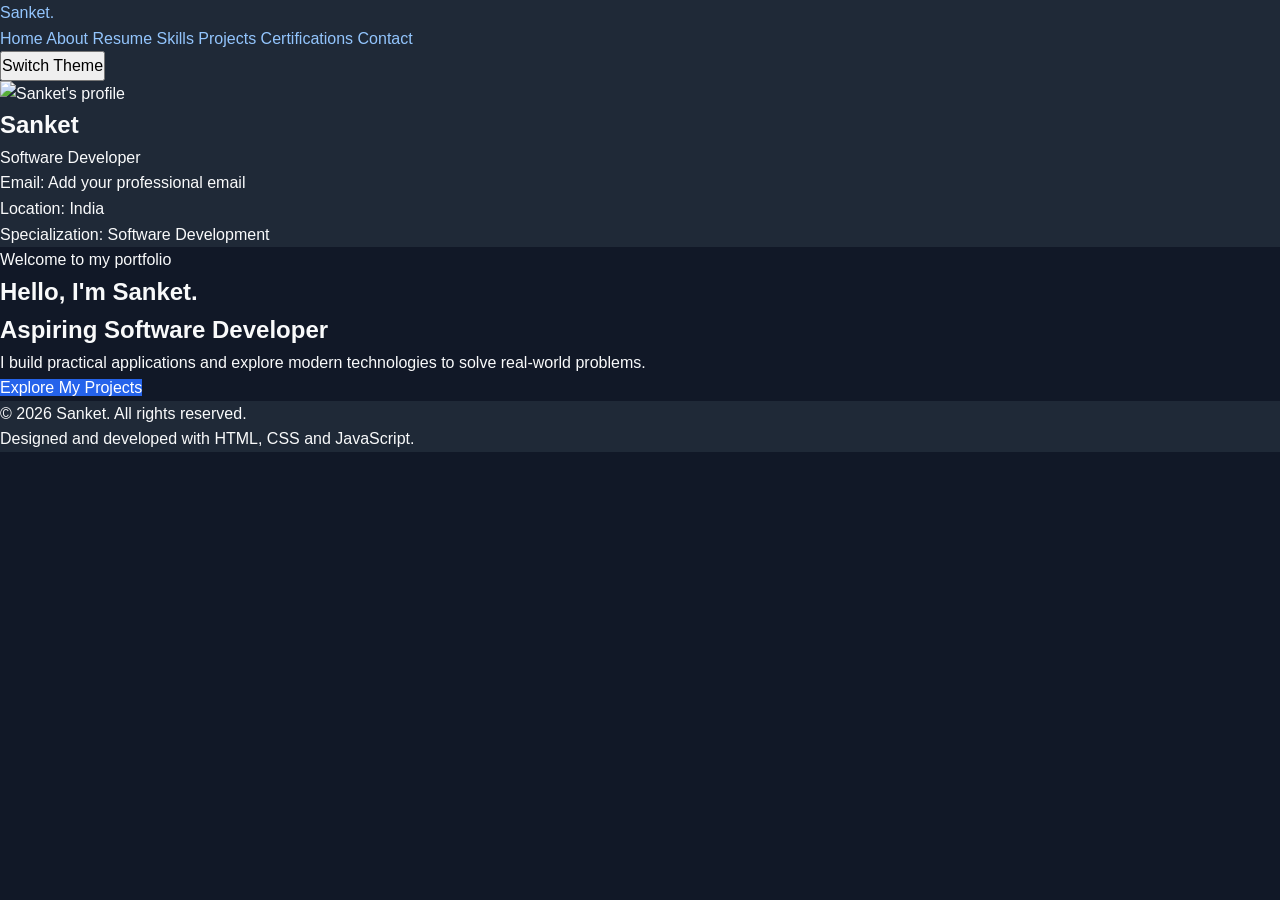
==== index.html @ 2d1512a0 "Build HTML foundation and reusable components" ====
<!DOCTYPE html>
<html lang="en">
<head>
    <meta charset="UTF-8">

    <meta name="viewport" content="width=device-width, initial-scale=1.0">

    <meta name="description" content="Sanket's personal portfolio showcasing skills, projects, and professional experience.">

    <title>Sanket | Personal Portfolio</title>

    <!-- Main stylesheet -->
    <link rel="stylesheet" href="./css/reset.css">
    <link rel="stylesheet" href="./css/variables.css">
    <link rel="stylesheet" href="./css/main.css">
    <link rel="stylesheet" href="./css/responsive.css">
    <link rel="stylesheet" href="./css/themes/dark.css" id="dark-theme">
    <link rel="stylesheet" href="./css/themes/light.css" id="light-theme" disabled>
</head>

<body>

    <!-- Shared header -->
    <div id="header-container"></div>

    <div class="layout-container">

        <!-- Shared sidebar -->
        <div id="sidebar-container"></div>

        <!-- Main homepage content -->
        <main id="main-content">

            <section class="hero-section">

                <p class="hero-subtitle">
                    Welcome to my portfolio
                </p>

                <h1>
                    Hello, I'm Sanket.
                </h1>

                <h2>
                    Aspiring Software Developer
                </h2>

                <p>
                    I build practical applications and explore
                    modern technologies to solve real-world problems.
                </p>

                <a href="./pages/projects.html" class="primary-button">
                    Explore My Projects
                </a>

            </section>

        </main>

    </div>

    <!-- Shared footer -->
    <div id="footer-container"></div>

    <!-- JavaScript entry point -->
    <script type="module" src="./js/main.js"></script>

</body>
</html>
---- css/variables.css ----
/* Shared design variables */

:root {
    --font-primary: Arial, sans-serif;

    --container-width: 1200px;

    --spacing-small: 10px;
    --spacing-medium: 20px;
    --spacing-large: 40px;

    --border-radius: 12px;

    --transition-default: 0.3s ease;
}
---- css/main.css ----
/* Shared design variables */

:root {
    --font-primary: Arial, sans-serif;

    --container-width: 1200px;

    --spacing-small: 10px;
    --spacing-medium: 20px;
    --spacing-large: 40px;

    --border-radius: 12px;

    --transition-default: 0.3s ease;
}
---- css/responsive.css ----
/* Responsive layout */

@media (max-width: 768px) {

    .layout-container {
        grid-template-columns: 1fr;
    }

    .site-header {
        flex-direction: column;
    }

    .main-navigation {
        justify-content: center;
    }

    .hero-section h1 {
        font-size: 32px;
    }

}
---- css/themes/dark.css ----
/* Dark theme */

body {
    background-color: #111827;
    color: #f9fafb;
}

.site-header,
.sidebar,
.site-footer {
    background-color: #1f2937;
}

a {
    color: #93c5fd;
}

.primary-button {
    background-color: #2563eb;
    color: white;
}
---- css/themes/light.css ----
/* Light theme */

body {
    background-color: #f8fafc;
    color: #111827;
}

.site-header,
.sidebar,
.site-footer {
    background-color: #ffffff;
}

a {
    color: #1d4ed8;
}

.primary-button {
    background-color: #2563eb;
    color: white;
}
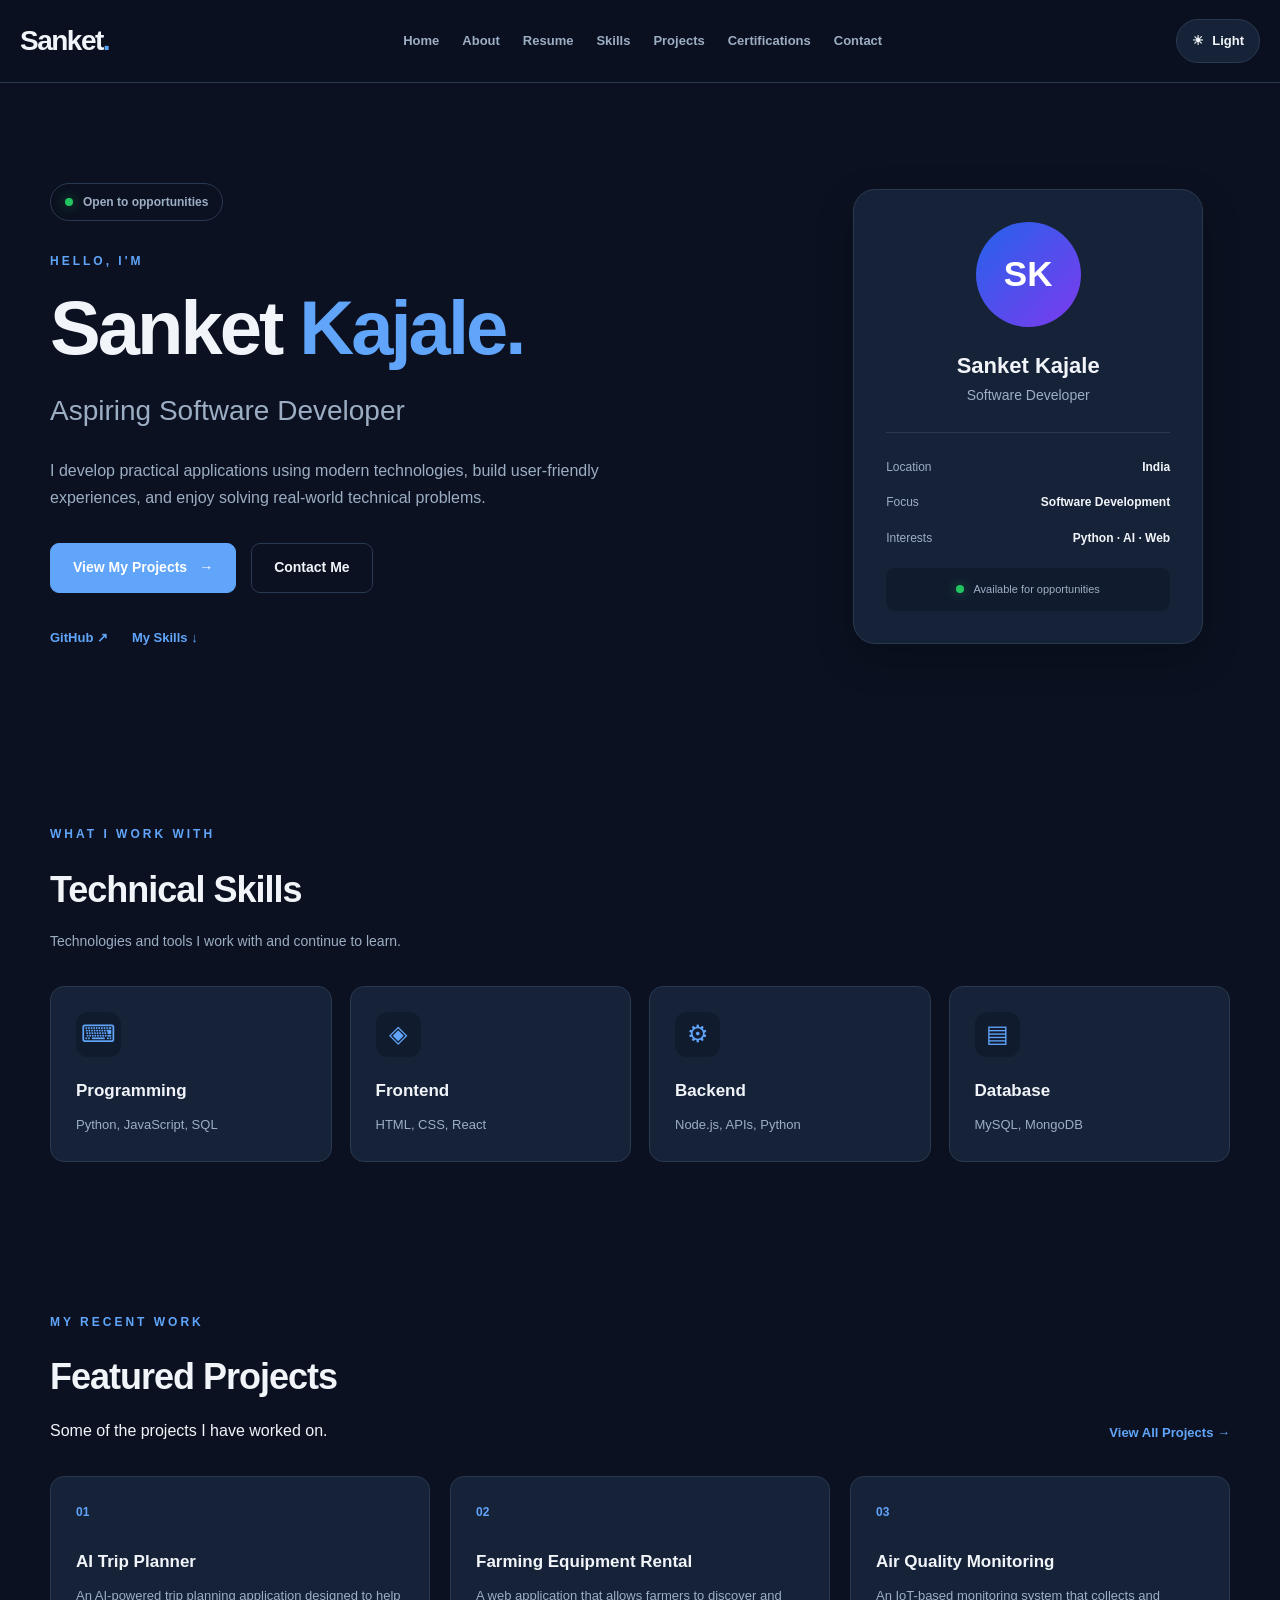
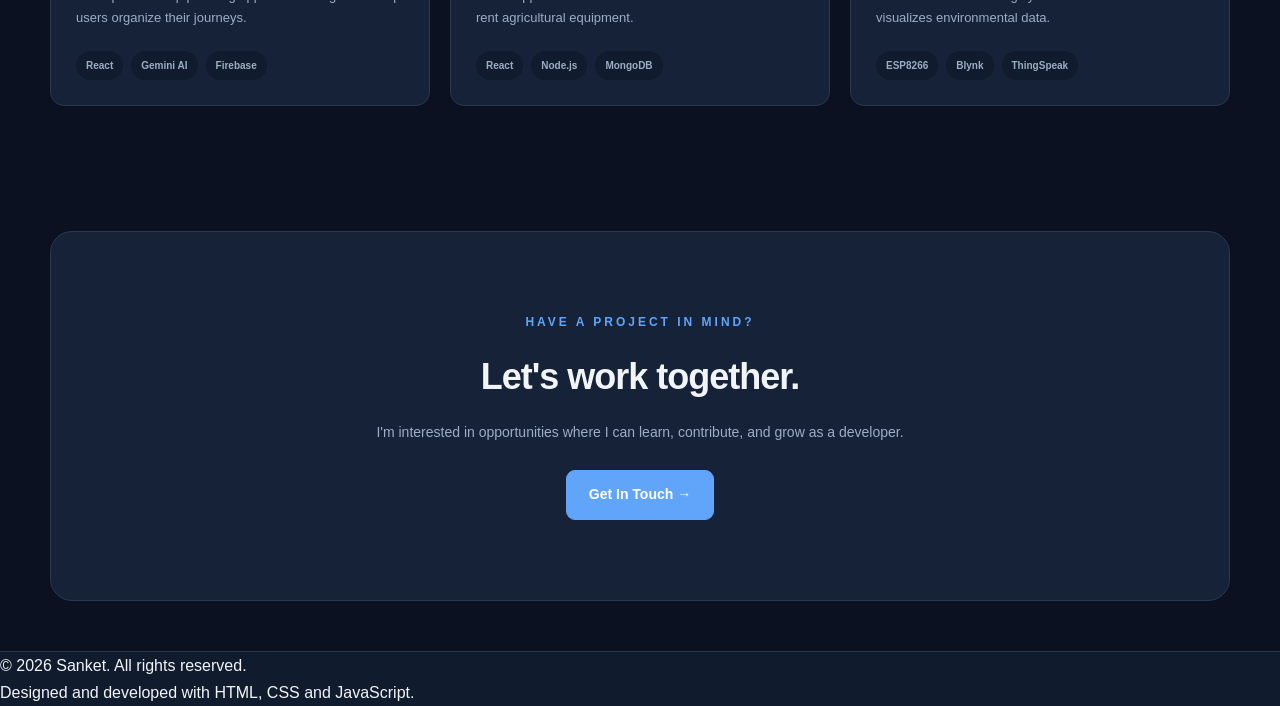
==== commit 0bfef794: "Build professional homepage UI and functional themes" ====
--- a/index.html
+++ b/index.html
@@ -1,70 +1,259 @@
 
 <!DOCTYPE html>
-<html lang="en">
+<html lang="en" data-theme="dark">
+
 <head>
     <meta charset="UTF-8">
-
     <meta name="viewport" content="width=device-width, initial-scale=1.0">
 
-    <meta name="description" content="Sanket's personal portfolio showcasing skills, projects, and professional experience.">
-
-    <title>Sanket | Personal Portfolio</title>
-
-    <!-- Main stylesheet -->
+    <meta name="description"
+          content="Sanket's professional portfolio, skills, projects and experience.">
+
+    <meta name="theme-color" content="#0b1120">
+
+    <title>Sanket | Developer Portfolio</title>
+
+    <!-- Stylesheets -->
     <link rel="stylesheet" href="./css/reset.css">
     <link rel="stylesheet" href="./css/variables.css">
     <link rel="stylesheet" href="./css/main.css">
+    <link rel="stylesheet" href="./css/themes/dark.css">
+    <link rel="stylesheet" href="./css/themes/light.css">
     <link rel="stylesheet" href="./css/responsive.css">
-    <link rel="stylesheet" href="./css/themes/dark.css" id="dark-theme">
-    <link rel="stylesheet" href="./css/themes/light.css" id="light-theme" disabled>
+
+    <!-- Avoid broken favicon requests until one is added -->
 </head>
 
 <body>
 
-    <!-- Shared header -->
     <div id="header-container"></div>
 
-    <div class="layout-container">
-
-        <!-- Shared sidebar -->
-        <div id="sidebar-container"></div>
-
-        <!-- Main homepage content -->
-        <main id="main-content">
-
-            <section class="hero-section">
-
-                <p class="hero-subtitle">
-                    Welcome to my portfolio
-                </p>
+    <main>
+
+        <!-- HERO SECTION -->
+        <section class="hero section-container">
+
+            <div class="hero-content">
+
+                <div class="availability">
+                    <span class="availability-dot"></span>
+                    Open to opportunities
+                </div>
+
+                <p class="eyebrow">HELLO, I'M</p>
 
                 <h1>
-                    Hello, I'm Sanket.
+                    Sanket <span>Kajale.</span>
                 </h1>
 
                 <h2>
                     Aspiring Software Developer
                 </h2>
 
-                <p>
-                    I build practical applications and explore
-                    modern technologies to solve real-world problems.
+                <p class="hero-description">
+                    I develop practical applications using modern
+                    technologies, build user-friendly experiences,
+                    and enjoy solving real-world technical problems.
                 </p>
 
-                <a href="./pages/projects.html" class="primary-button">
-                    Explore My Projects
+                <div class="hero-buttons">
+
+                    <a href="./pages/projects.html"
+                       class="btn btn-primary">
+                        View My Projects
+                        <span aria-hidden="true">→</span>
+                    </a>
+
+                    <a href="./pages/contact.html"
+                       class="btn btn-outline">
+                        Contact Me
+                    </a>
+
+                </div>
+
+                <div class="social-links">
+
+                    <a href="https://github.com/sanketkajale03"
+                       target="_blank"
+                       rel="noopener noreferrer">
+                        GitHub ↗
+                    </a>
+
+                    <a href="#skills">
+                        My Skills ↓
+                    </a>
+
+                </div>
+
+            </div>
+
+            <div class="hero-profile">
+
+                <div class="profile-card">
+
+                    <div class="profile-avatar">SK</div>
+
+                    <h3>Sanket Kajale</h3>
+
+                    <p>Software Developer</p>
+
+                    <div class="profile-divider"></div>
+
+                    <div class="profile-detail">
+                        <span>Location</span>
+                        <strong>India</strong>
+                    </div>
+
+                    <div class="profile-detail">
+                        <span>Focus</span>
+                        <strong>Software Development</strong>
+                    </div>
+
+                    <div class="profile-detail">
+                        <span>Interests</span>
+                        <strong>Python · AI · Web</strong>
+                    </div>
+
+                    <div class="profile-status">
+                        <span class="availability-dot"></span>
+                        Available for opportunities
+                    </div>
+
+                </div>
+
+            </div>
+
+        </section>
+
+
+        <!-- SKILLS SECTION -->
+        <section class="section-container content-section" id="skills">
+
+            <div class="section-heading">
+                <p class="eyebrow">WHAT I WORK WITH</p>
+                <h2>Technical Skills</h2>
+                <p>Technologies and tools I work with and continue to learn.</p>
+            </div>
+
+            <div class="skills-grid">
+
+                <article class="info-card">
+                    <div class="card-icon">⌨</div>
+                    <h3>Programming</h3>
+                    <p>Python, JavaScript, SQL</p>
+                </article>
+
+                <article class="info-card">
+                    <div class="card-icon">◈</div>
+                    <h3>Frontend</h3>
+                    <p>HTML, CSS, React</p>
+                </article>
+
+                <article class="info-card">
+                    <div class="card-icon">⚙</div>
+                    <h3>Backend</h3>
+                    <p>Node.js, APIs, Python</p>
+                </article>
+
+                <article class="info-card">
+                    <div class="card-icon">▤</div>
+                    <h3>Database</h3>
+                    <p>MySQL, MongoDB</p>
+                </article>
+
+            </div>
+
+        </section>
+
+
+        <!-- PROJECTS SECTION -->
+        <section class="section-container content-section" id="projects">
+
+            <div class="section-heading section-heading-row">
+
+                <div>
+                    <p class="eyebrow">MY RECENT WORK</p>
+                    <h2>Featured Projects</h2>
+                    <p>Some of the projects I have worked on.</p>
+                </div>
+
+                <a href="./pages/projects.html" class="text-link">
+                    View All Projects →
                 </a>
 
-            </section>
-
-        </main>
-
-    </div>
-
-    <!-- Shared footer -->
+            </div>
+
+            <div class="projects-grid">
+
+                <article class="project-card">
+                    <div class="project-number">01</div>
+                    <h3>AI Trip Planner</h3>
+                    <p>
+                        An AI-powered trip planning application
+                        designed to help users organize their journeys.
+                    </p>
+                    <div class="project-tags">
+                        <span>React</span>
+                        <span>Gemini AI</span>
+                        <span>Firebase</span>
+                    </div>
+                </article>
+
+                <article class="project-card">
+                    <div class="project-number">02</div>
+                    <h3>Farming Equipment Rental</h3>
+                    <p>
+                        A web application that allows farmers to
+                        discover and rent agricultural equipment.
+                    </p>
+                    <div class="project-tags">
+                        <span>React</span>
+                        <span>Node.js</span>
+                        <span>MongoDB</span>
+                    </div>
+                </article>
+
+                <article class="project-card">
+                    <div class="project-number">03</div>
+                    <h3>Air Quality Monitoring</h3>
+                    <p>
+                        An IoT-based monitoring system that collects
+                        and visualizes environmental data.
+                    </p>
+                    <div class="project-tags">
+                        <span>ESP8266</span>
+                        <span>Blynk</span>
+                        <span>ThingSpeak</span>
+                    </div>
+                </article>
+
+            </div>
+
+        </section>
+
+
+        <!-- CONTACT SECTION -->
+        <section class="section-container contact-section">
+
+            <p class="eyebrow">HAVE A PROJECT IN MIND?</p>
+
+            <h2>Let's work together.</h2>
+
+            <p>
+                I'm interested in opportunities where I can
+                learn, contribute, and grow as a developer.
+            </p>
+
+            <a href="./pages/contact.html" class="btn btn-primary">
+                Get In Touch →
+            </a>
+
+        </section>
+
+    </main>
+
     <div id="footer-container"></div>
 
-    <!-- JavaScript entry point -->
     <script type="module" src="./js/main.js"></script>
 
 </body>
--- a/css/variables.css
+++ b/css/variables.css
@@ -1,16 +1,20 @@
 
-/* Shared design variables */
+/* Shared design tokens */
 
 :root {
-    --font-primary: Arial, sans-serif;
 
-    --container-width: 1200px;
+    --font-primary: "Inter", "Segoe UI", Arial, sans-serif;
 
-    --spacing-small: 10px;
-    --spacing-medium: 20px;
-    --spacing-large: 40px;
+    --container-width: 1180px;
 
-    --border-radius: 12px;
+    --radius-small: 8px;
+    --radius-medium: 14px;
+    --radius-large: 22px;
 
-    --transition-default: 0.3s ease;
+    --spacing-small: 12px;
+    --spacing-medium: 24px;
+    --spacing-large: 48px;
+
+    --transition-default: 0.25s ease;
+
 }
--- a/css/main.css
+++ b/css/main.css
@@ -1,16 +1,803 @@
 
-/* Shared design variables */
-
-:root {
-    --font-primary: Arial, sans-serif;
-
-    --container-width: 1200px;
-
-    --spacing-small: 10px;
-    --spacing-medium: 20px;
-    --spacing-large: 40px;
-
-    --border-radius: 12px;
-
-    --transition-default: 0.3s ease;
-}
+/* =====================================
+   GLOBAL STYLES
+===================================== */
+
+body {
+
+    font-family: var(--font-primary);
+
+    background: var(--bg-primary);
+
+    color: var(--text-primary);
+
+    line-height: 1.7;
+
+    transition:
+        background var(--transition-default),
+        color var(--transition-default);
+
+}
+
+.section-container {
+
+    width: min(100% - 40px, var(--container-width));
+
+    margin-inline: auto;
+
+}
+
+
+/* =====================================
+   HEADER
+===================================== */
+
+.site-header {
+
+    position: sticky;
+
+    top: 0;
+
+    z-index: 100;
+
+    background: var(--header-bg);
+
+    backdrop-filter: blur(16px);
+
+    border-bottom: 1px solid var(--border-color);
+
+}
+
+.header-inner {
+
+    width: min(100% - 40px, 1280px);
+
+    min-height: 82px;
+
+    margin-inline: auto;
+
+    display: flex;
+
+    align-items: center;
+
+    justify-content: space-between;
+
+    gap: 24px;
+
+}
+
+.logo {
+
+    font-size: 28px;
+
+    font-weight: 800;
+
+    letter-spacing: -1.5px;
+
+    color: var(--text-primary);
+
+}
+
+.logo span {
+
+    color: var(--accent);
+
+}
+
+.main-navigation {
+
+    display: flex;
+
+    align-items: center;
+
+    gap: 23px;
+
+}
+
+.main-navigation a {
+
+    font-size: 13px;
+
+    font-weight: 600;
+
+    color: var(--text-secondary);
+
+    transition: color var(--transition-default);
+
+}
+
+.main-navigation a:hover {
+
+    color: var(--accent);
+
+}
+
+.theme-toggle {
+
+    display: flex;
+
+    align-items: center;
+
+    gap: 8px;
+
+    padding: 10px 15px;
+
+    border: 1px solid var(--border-color);
+
+    border-radius: 30px;
+
+    background: var(--bg-card);
+
+    color: var(--text-primary);
+
+    font-size: 13px;
+
+    font-weight: 600;
+
+    transition: var(--transition-default);
+
+}
+
+.theme-toggle:hover {
+
+    border-color: var(--accent);
+
+    transform: translateY(-2px);
+
+}
+
+.mobile-menu-button {
+
+    display: none;
+
+    padding: 8px 12px;
+
+    background: var(--bg-card);
+
+    color: var(--text-primary);
+
+    border: 1px solid var(--border-color);
+
+    border-radius: 8px;
+
+}
+
+
+/* =====================================
+   HERO SECTION
+===================================== */
+
+.hero {
+
+    min-height: 620px;
+
+    display: grid;
+
+    grid-template-columns: 1.4fr 0.8fr;
+
+    align-items: center;
+
+    gap: 70px;
+
+    padding-block: 100px;
+
+}
+
+.availability {
+
+    display: inline-flex;
+
+    align-items: center;
+
+    gap: 10px;
+
+    padding: 8px 14px;
+
+    margin-bottom: 30px;
+
+    border: 1px solid var(--border-color);
+
+    border-radius: 30px;
+
+    color: var(--text-secondary);
+
+    font-size: 12px;
+
+    font-weight: 600;
+
+}
+
+.availability-dot {
+
+    width: 8px;
+
+    height: 8px;
+
+    border-radius: 50%;
+
+    background: #22c55e;
+
+    box-shadow: 0 0 12px rgba(34, 197, 94, 0.5);
+
+}
+
+.eyebrow {
+
+    color: var(--accent);
+
+    font-size: 12px;
+
+    font-weight: 800;
+
+    letter-spacing: 3px;
+
+    margin-bottom: 14px;
+
+}
+
+.hero h1 {
+
+    font-size: clamp(46px, 6vw, 76px);
+
+    font-weight: 800;
+
+    line-height: 1.1;
+
+    letter-spacing: -3px;
+
+}
+
+.hero h1 span {
+
+    color: var(--accent);
+
+}
+
+.hero h2 {
+
+    font-size: clamp(20px, 3vw, 28px);
+
+    margin-top: 18px;
+
+    color: var(--text-secondary);
+
+    font-weight: 500;
+
+}
+
+.hero-description {
+
+    max-width: 590px;
+
+    margin-top: 22px;
+
+    color: var(--text-secondary);
+
+    font-size: 16px;
+
+}
+
+
+/* =====================================
+   BUTTONS
+===================================== */
+
+.hero-buttons {
+
+    display: flex;
+
+    flex-wrap: wrap;
+
+    gap: 15px;
+
+    margin-top: 32px;
+
+}
+
+.btn {
+
+    display: inline-flex;
+
+    align-items: center;
+
+    justify-content: center;
+
+    gap: 12px;
+
+    min-height: 48px;
+
+    padding: 12px 22px;
+
+    border-radius: 9px;
+
+    font-size: 14px;
+
+    font-weight: 700;
+
+    transition: var(--transition-default);
+
+}
+
+.btn:hover {
+
+    transform: translateY(-3px);
+
+}
+
+.btn-primary {
+
+    background: var(--accent);
+
+    color: #ffffff;
+
+    border: 1px solid var(--accent);
+
+}
+
+.btn-primary:hover {
+
+    background: var(--accent-hover);
+
+}
+
+.btn-outline {
+
+    background: transparent;
+
+    color: var(--text-primary);
+
+    border: 1px solid var(--border-color);
+
+}
+
+.btn-outline:hover {
+
+    border-color: var(--accent);
+
+    color: var(--accent);
+
+}
+
+.social-links {
+
+    display: flex;
+
+    gap: 24px;
+
+    margin-top: 34px;
+
+}
+
+.social-links a,
+.text-link {
+
+    color: var(--accent);
+
+    font-size: 13px;
+
+    font-weight: 700;
+
+}
+
+
+/* =====================================
+   PROFILE CARD
+===================================== */
+
+.hero-profile {
+
+    display: flex;
+
+    justify-content: center;
+
+}
+
+.profile-card {
+
+    width: 100%;
+
+    max-width: 350px;
+
+    padding: 32px;
+
+    border: 1px solid var(--border-color);
+
+    border-radius: var(--radius-large);
+
+    background: var(--bg-card);
+
+    box-shadow: var(--shadow-card);
+
+    text-align: center;
+
+}
+
+.profile-avatar {
+
+    width: 105px;
+
+    height: 105px;
+
+    display: grid;
+
+    place-items: center;
+
+    margin: 0 auto 20px;
+
+    border-radius: 50%;
+
+    background: linear-gradient(135deg, #2563eb, #7c3aed);
+
+    color: #ffffff;
+
+    font-size: 35px;
+
+    font-weight: 800;
+
+}
+
+.profile-card h3 {
+
+    font-size: 22px;
+
+}
+
+.profile-card > p {
+
+    color: var(--text-secondary);
+
+    font-size: 14px;
+
+}
+
+.profile-divider {
+
+    height: 1px;
+
+    margin: 24px 0;
+
+    background: var(--border-color);
+
+}
+
+.profile-detail {
+
+    display: flex;
+
+    justify-content: space-between;
+
+    gap: 12px;
+
+    margin: 15px 0;
+
+    font-size: 12px;
+
+    text-align: left;
+
+}
+
+.profile-detail span {
+
+    color: var(--text-secondary);
+
+}
+
+.profile-detail strong {
+
+    text-align: right;
+
+}
+
+.profile-status {
+
+    display: flex;
+
+    justify-content: center;
+
+    align-items: center;
+
+    gap: 9px;
+
+    padding: 12px;
+
+    margin-top: 20px;
+
+    border-radius: 9px;
+
+    background: var(--bg-secondary);
+
+    color: var(--text-secondary);
+
+    font-size: 11px;
+
+}
+
+
+/* =====================================
+   CONTENT SECTIONS
+===================================== */
+
+.content-section {
+
+    padding-block: 75px;
+
+}
+
+.section-heading {
+
+    margin-bottom: 32px;
+
+}
+
+.section-heading h2,
+.contact-section h2 {
+
+    font-size: 36px;
+
+    letter-spacing: -1px;
+
+    margin-bottom: 10px;
+
+}
+
+.section-heading > p:last-child,
+.contact-section > p:not(.eyebrow) {
+
+    color: var(--text-secondary);
+
+    font-size: 14px;
+
+}
+
+.section-heading-row {
+
+    display: flex;
+
+    justify-content: space-between;
+
+    align-items: end;
+
+    gap: 20px;
+
+}
+
+.skills-grid {
+
+    display: grid;
+
+    grid-template-columns: repeat(4, 1fr);
+
+    gap: 18px;
+
+}
+
+.info-card,
+.project-card {
+
+    padding: 25px;
+
+    border: 1px solid var(--border-color);
+
+    border-radius: var(--radius-medium);
+
+    background: var(--bg-card);
+
+    transition: var(--transition-default);
+
+}
+
+.info-card:hover,
+.project-card:hover {
+
+    transform: translateY(-5px);
+
+    border-color: var(--accent);
+
+    box-shadow: var(--shadow-card);
+
+}
+
+.card-icon {
+
+    width: 45px;
+
+    height: 45px;
+
+    display: grid;
+
+    place-items: center;
+
+    margin-bottom: 20px;
+
+    border-radius: 12px;
+
+    background: var(--bg-secondary);
+
+    color: var(--accent);
+
+    font-size: 24px;
+
+}
+
+.info-card h3,
+.project-card h3 {
+
+    font-size: 17px;
+
+    margin-bottom: 8px;
+
+}
+
+.info-card p,
+.project-card p {
+
+    color: var(--text-secondary);
+
+    font-size: 13px;
+
+}
+
+
+/* =====================================
+   PROJECTS
+===================================== */
+
+.projects-grid {
+
+    display: grid;
+
+    grid-template-columns: repeat(3, 1fr);
+
+    gap: 20px;
+
+}
+
+.project-number {
+
+    color: var(--accent);
+
+    font-size: 12px;
+
+    font-weight: 800;
+
+    margin-bottom: 25px;
+
+}
+
+.project-tags {
+
+    display: flex;
+
+    flex-wrap: wrap;
+
+    gap: 8px;
+
+    margin-top: 22px;
+
+}
+
+.project-tags span {
+
+    padding: 6px 10px;
+
+    border-radius: 20px;
+
+    background: var(--bg-secondary);
+
+    color: var(--text-secondary);
+
+    font-size: 10px;
+
+    font-weight: 600;
+
+}
+
+
+/* =====================================
+   CONTACT
+===================================== */
+
+.contact-section {
+
+    padding-block: 80px;
+
+    margin-block: 50px;
+
+    border: 1px solid var(--border-color);
+
+    border-radius: var(--radius-large);
+
+    background: var(--bg-card);
+
+    text-align: center;
+
+}
+
+.contact-section h2 {
+
+    margin-bottom: 14px;
+
+}
+
+.contact-section .btn {
+
+    margin-top: 25px;
+
+}
+
+
+/* =====================================
+   FOOTER
+===================================== */
+
+.site-footer {
+
+    border-top: 1px solid var(--border-color);
+
+    background: var(--bg-secondary);
+
+}
+
+.footer-inner {
+
+    width: min(100% - 40px, var(--container-width));
+
+    margin-inline: auto;
+
+    padding-block: 35px;
+
+    text-align: center;
+
+}
+
+.footer-inner .logo {
+
+    display: inline-block;
+
+    margin-bottom: 10px;
+
+}
+
+.footer-inner p {
+
+    color: var(--text-secondary);
+
+    font-size: 12px;
+
+}
+
+.copyright {
+
+    margin-top: 18px;
+
+}
+
+
+/* =====================================
+   ACCESSIBILITY
+===================================== */
+
+a:focus-visible,
+button:focus-visible {
+
+    outline: 3px solid var(--accent);
+
+    outline-offset: 4px;
+
+}
+
+@media (prefers-reduced-motion: reduce) {
+
+    *,
+    *::before,
+    *::after {
+
+        scroll-behavior: auto !important;
+
+        transition-duration: 0.01ms !important;
+
+        animation-duration: 0.01ms !important;
+
+    }
+
+}
--- a/css/themes/dark.css
+++ b/css/themes/dark.css
@@ -1,22 +1,24 @@
 
 /* Dark theme */
 
-body {
-    background-color: #111827;
-    color: #f9fafb;
+[data-theme="dark"] {
+
+    color-scheme: dark;
+
+    --bg-primary: #0b1120;
+    --bg-secondary: #111b2e;
+    --bg-card: #162238;
+
+    --text-primary: #f1f5f9;
+    --text-secondary: #9caec4;
+
+    --accent: #60a5fa;
+    --accent-hover: #3b82f6;
+
+    --border-color: #293950;
+
+    --header-bg: rgba(11, 17, 32, 0.92);
+
+    --shadow-card: 0 15px 40px rgba(0, 0, 0, 0.2);
+
 }
-
-.site-header,
-.sidebar,
-.site-footer {
-    background-color: #1f2937;
-}
-
-a {
-    color: #93c5fd;
-}
-
-.primary-button {
-    background-color: #2563eb;
-    color: white;
-}
--- a/css/themes/light.css
+++ b/css/themes/light.css
@@ -1,22 +1,24 @@
 
 /* Light theme */
 
-body {
-    background-color: #f8fafc;
-    color: #111827;
+[data-theme="light"] {
+
+    color-scheme: light;
+
+    --bg-primary: #f8fafc;
+    --bg-secondary: #ffffff;
+    --bg-card: #ffffff;
+
+    --text-primary: #172033;
+    --text-secondary: #64748b;
+
+    --accent: #2563eb;
+    --accent-hover: #1d4ed8;
+
+    --border-color: #e2e8f0;
+
+    --header-bg: rgba(248, 250, 252, 0.92);
+
+    --shadow-card: 0 15px 40px rgba(15, 23, 42, 0.06);
+
 }
-
-.site-header,
-.sidebar,
-.site-footer {
-    background-color: #ffffff;
-}
-
-a {
-    color: #1d4ed8;
-}
-
-.primary-button {
-    background-color: #2563eb;
-    color: white;
-}
--- a/css/responsive.css
+++ b/css/responsive.css
@@ -1,22 +1,119 @@
 
-/* Responsive layout */
+/* Tablet */
 
-@media (max-width: 768px) {
+@media (max-width: 1000px) {
 
-    .layout-container {
+    .header-inner {
+        gap: 15px;
+    }
+
+    .main-navigation {
+        gap: 12px;
+    }
+
+    .main-navigation a {
+        font-size: 11px;
+    }
+
+    .hero {
+        gap: 35px;
+    }
+
+    .skills-grid {
+        grid-template-columns: repeat(2, 1fr);
+    }
+
+}
+
+/* Mobile */
+
+@media (max-width: 760px) {
+
+    .header-inner {
+        min-height: 70px;
+        flex-wrap: wrap;
+    }
+
+    .mobile-menu-button {
+        display: block;
+        margin-left: auto;
+    }
+
+    .theme-toggle {
+        padding: 8px 11px;
+    }
+
+    .main-navigation {
+        display: none;
+        order: 4;
+        width: 100%;
+        padding: 15px 0;
+        flex-direction: column;
+        align-items: flex-start;
+        gap: 18px;
+    }
+
+    .main-navigation.active {
+        display: flex;
+    }
+
+    .hero {
+        grid-template-columns: 1fr;
+        padding-block: 65px;
+        gap: 45px;
+    }
+
+    .hero h1 {
+        letter-spacing: -2px;
+    }
+
+    .hero-profile {
+        justify-content: flex-start;
+    }
+
+    .profile-card {
+        max-width: 100%;
+    }
+
+    .skills-grid {
+        grid-template-columns: 1fr 1fr;
+    }
+
+    .projects-grid {
         grid-template-columns: 1fr;
     }
 
-    .site-header {
+    .section-heading-row {
+        align-items: flex-start;
         flex-direction: column;
     }
 
-    .main-navigation {
-        justify-content: center;
+    .section-heading h2,
+    .contact-section h2 {
+        font-size: 29px;
     }
 
-    .hero-section h1 {
-        font-size: 32px;
+    .contact-section {
+        padding: 50px 20px;
     }
 
 }
+
+/* Small mobile */
+
+@media (max-width: 420px) {
+
+    .skills-grid {
+        grid-template-columns: 1fr;
+    }
+
+    .hero-buttons {
+        flex-direction: column;
+        align-items: stretch;
+    }
+
+    .social-links {
+        flex-wrap: wrap;
+    }
+
+}
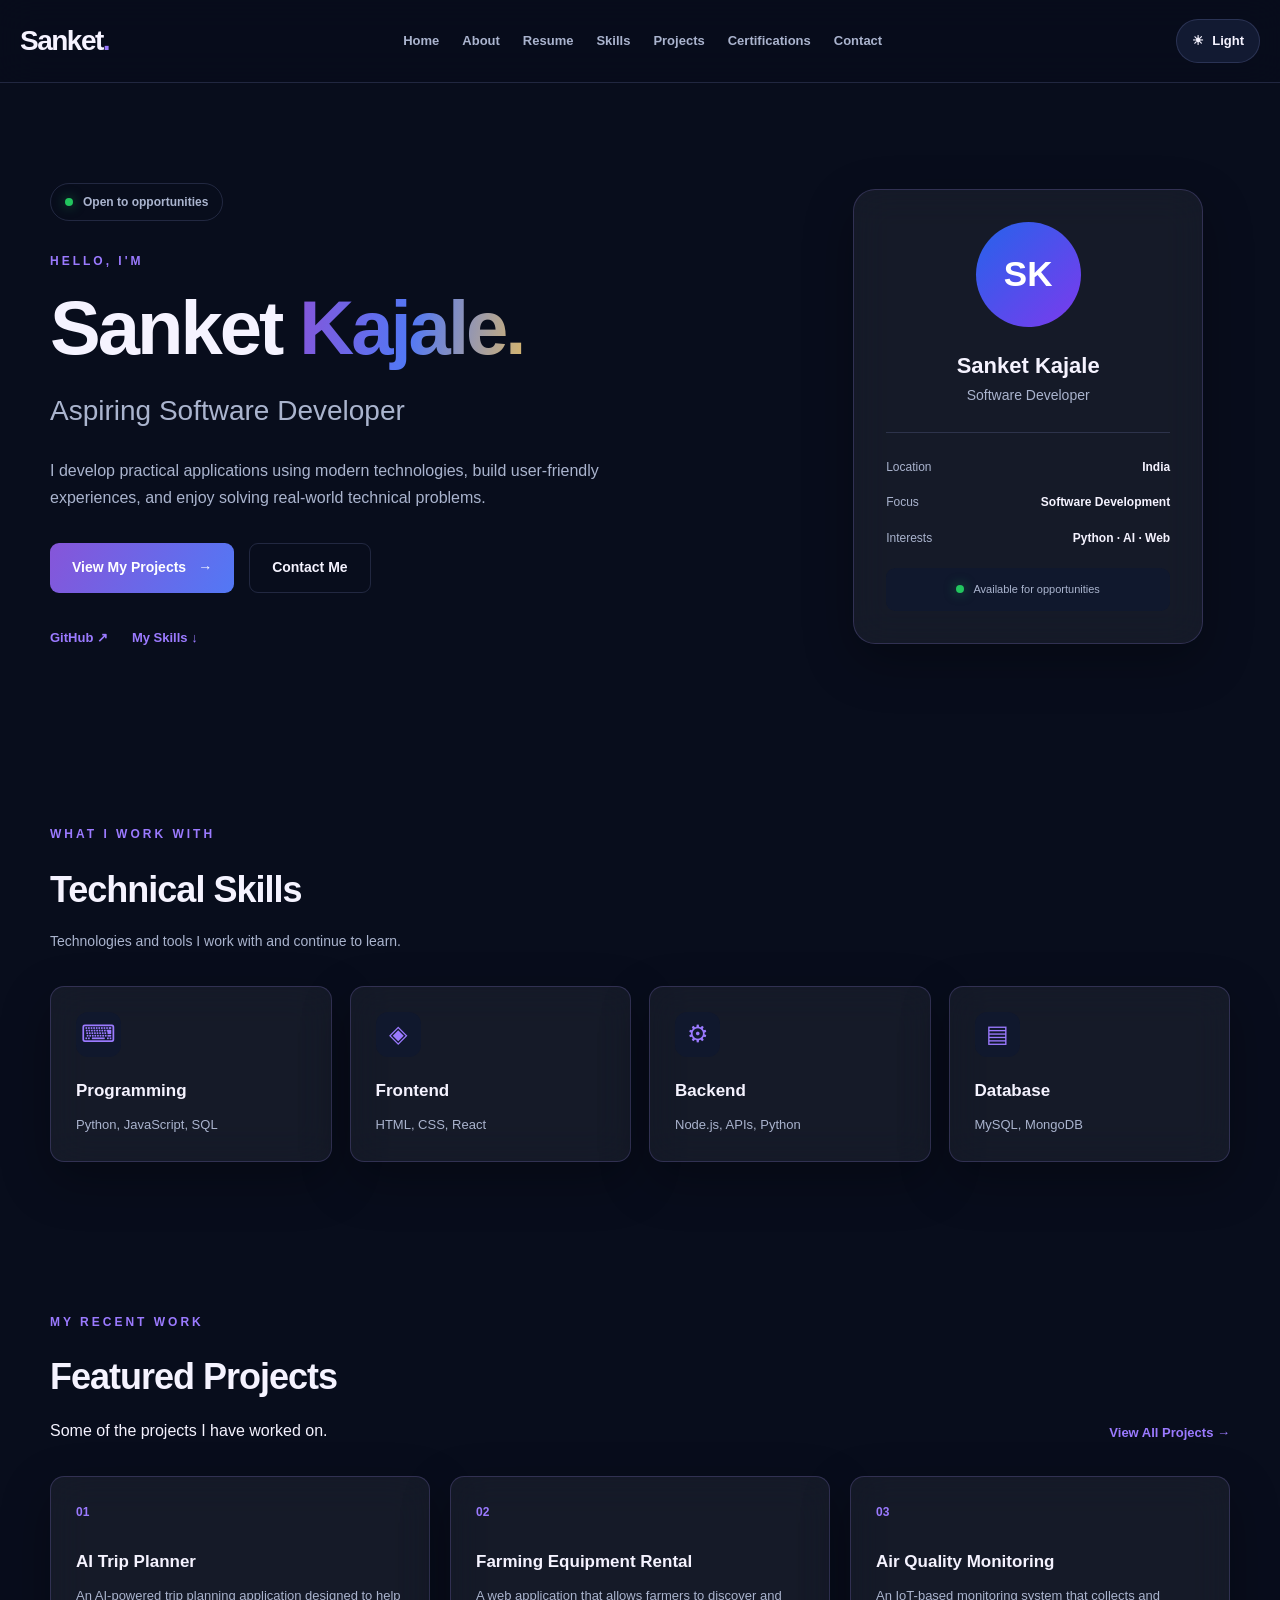
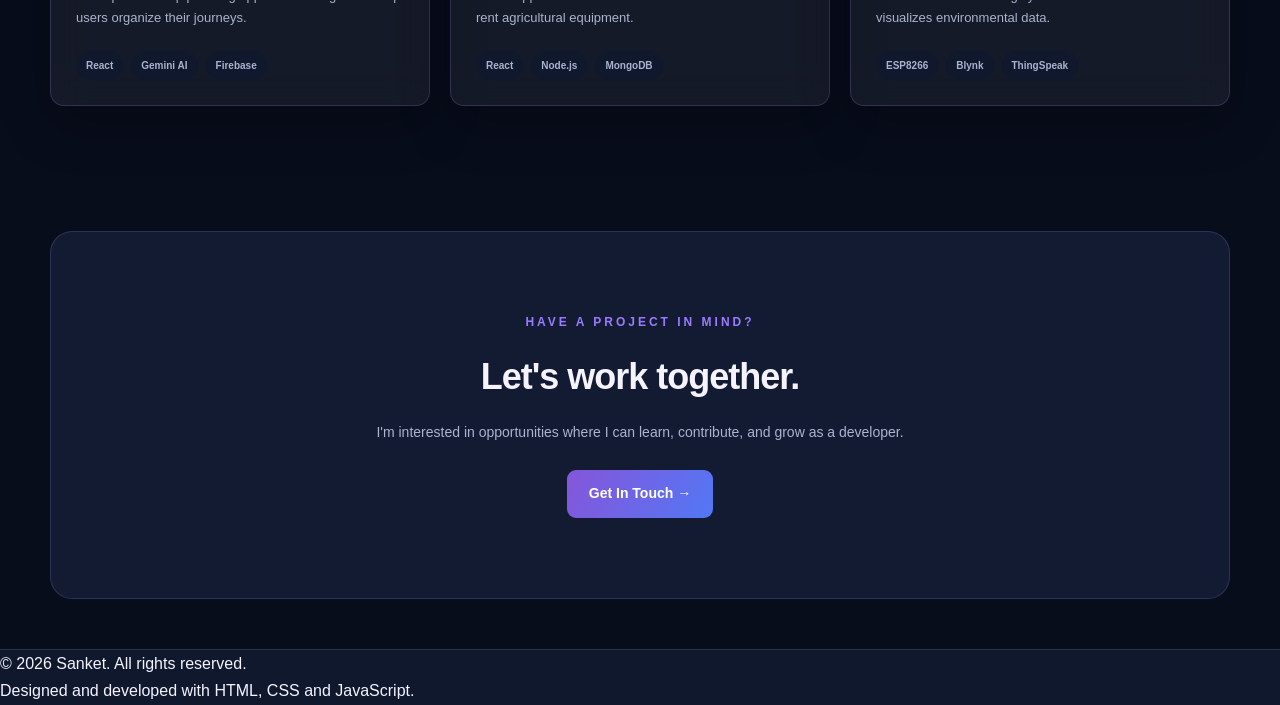
==== commit 637e416d: "Add glassmorphism design and About and Resume pages" ====
--- a/index.html
+++ b/index.html
@@ -17,6 +17,7 @@
     <link rel="stylesheet" href="./css/reset.css">
     <link rel="stylesheet" href="./css/variables.css">
     <link rel="stylesheet" href="./css/main.css">
+    <link rel="stylesheet" href="./css/components/glass-cards.css">
     <link rel="stylesheet" href="./css/themes/dark.css">
     <link rel="stylesheet" href="./css/themes/light.css">
     <link rel="stylesheet" href="./css/responsive.css">
--- a/css/main.css
+++ b/css/main.css
@@ -801,3 +801,76 @@
     }
 
 }
+
+/* =========================================
+   PHASE 4 — HOMEPAGE GLASS UPGRADE
+========================================= */
+
+.site-header {
+
+    background: var(--header-bg);
+
+    backdrop-filter: blur(18px);
+
+    -webkit-backdrop-filter: blur(18px);
+
+}
+
+.profile-card,
+.info-card,
+.project-card {
+
+    background: var(--glass-bg);
+
+    border: 1px solid var(--glass-border);
+
+    backdrop-filter: blur(var(--glass-blur));
+
+    -webkit-backdrop-filter: blur(var(--glass-blur));
+
+    box-shadow: var(--shadow-card);
+
+}
+
+.profile-card:hover,
+.info-card:hover,
+.project-card:hover {
+
+    border-color: var(--accent);
+
+}
+
+.hero h1 span {
+
+    background: linear-gradient(
+        100deg,
+        var(--royal-purple),
+        var(--royal-blue),
+        var(--royal-gold)
+    );
+
+    -webkit-background-clip: text;
+
+    background-clip: text;
+
+    color: transparent;
+
+}
+
+.btn-primary {
+
+    background: linear-gradient(
+        120deg,
+        var(--royal-purple),
+        var(--royal-blue)
+    );
+
+    border: none;
+
+}
+
+.btn-primary:hover {
+
+    box-shadow: 0 8px 25px rgba(112, 69, 197, 0.28);
+
+}
--- a/css/components/glass-cards.css
+++ b/css/components/glass-cards.css
@@ -0,0 +1,148 @@
+
+/* =========================================
+   REUSABLE GLASSMORPHISM COMPONENTS
+========================================= */
+
+.glass-card {
+
+    background: var(--glass-bg);
+
+    border: 1px solid var(--glass-border);
+
+    border-radius: 20px;
+
+    backdrop-filter: blur(var(--glass-blur));
+
+    -webkit-backdrop-filter: blur(var(--glass-blur));
+
+    box-shadow: var(--shadow-card);
+
+    transition:
+        transform 0.3s ease,
+        border-color 0.3s ease,
+        box-shadow 0.3s ease;
+
+}
+
+.glass-card:hover {
+
+    transform: translateY(-5px);
+
+    border-color: var(--accent);
+
+    box-shadow:
+        0 20px 45px rgba(90, 75, 180, 0.14);
+
+}
+
+/* Glass buttons */
+
+.glass-button {
+
+    display: inline-flex;
+
+    align-items: center;
+
+    justify-content: center;
+
+    gap: 10px;
+
+    padding: 12px 22px;
+
+    border: 1px solid var(--glass-border);
+
+    border-radius: 12px;
+
+    background: var(--glass-bg);
+
+    color: var(--text-primary);
+
+    backdrop-filter: blur(12px);
+
+    -webkit-backdrop-filter: blur(12px);
+
+    transition: all 0.3s ease;
+
+}
+
+.glass-button:hover {
+
+    border-color: var(--accent);
+
+    color: var(--accent);
+
+    transform: translateY(-3px);
+
+}
+
+/* Glass section backgrounds */
+
+.glass-section {
+
+    background:
+        linear-gradient(
+            135deg,
+            rgba(120, 90, 220, 0.08),
+            transparent 55%
+        );
+
+    border-radius: 24px;
+
+}
+
+/* Gold accent */
+
+.gold-accent {
+
+    color: var(--royal-gold);
+
+}
+
+/* Decorative background glow */
+
+.glass-glow {
+
+    position: relative;
+
+    isolation: isolate;
+
+}
+
+.glass-glow::before {
+
+    content: "";
+
+    position: absolute;
+
+    width: 240px;
+
+    height: 240px;
+
+    top: -50px;
+
+    right: -50px;
+
+    background: var(--royal-purple);
+
+    filter: blur(120px);
+
+    opacity: 0.12;
+
+    z-index: -1;
+
+    pointer-events: none;
+
+}
+
+/* Fallback for browsers without backdrop-filter */
+
+@supports not (backdrop-filter: blur(1px)) {
+
+    .glass-card,
+    .glass-button {
+
+        background: var(--bg-card);
+
+    }
+
+}
--- a/css/themes/dark.css
+++ b/css/themes/dark.css
@@ -1,24 +1,36 @@
 
-/* Dark theme */
+/* =========================================
+   ROYAL GLASS — DARK THEME
+========================================= */
 
 [data-theme="dark"] {
 
     color-scheme: dark;
 
-    --bg-primary: #0b1120;
-    --bg-secondary: #111b2e;
-    --bg-card: #162238;
+    --bg-primary: #080D1C;
+    --bg-secondary: #10182D;
 
-    --text-primary: #f1f5f9;
-    --text-secondary: #9caec4;
+    /* Glass surfaces */
+    --bg-card: rgba(28, 39, 69, 0.58);
+    --glass-bg: rgba(255, 255, 255, 0.055);
+    --glass-border: rgba(164, 145, 255, 0.20);
 
-    --accent: #60a5fa;
-    --accent-hover: #3b82f6;
+    --text-primary: #F5F3FF;
+    --text-secondary: #AAB4CE;
 
-    --border-color: #293950;
+    --accent: #9B7AFF;
+    --accent-hover: #B49AFF;
 
-    --header-bg: rgba(11, 17, 32, 0.92);
+    --royal-blue: #5278F5;
+    --royal-purple: #8655D9;
+    --royal-gold: #D7B56D;
 
-    --shadow-card: 0 15px 40px rgba(0, 0, 0, 0.2);
+    --border-color: rgba(165, 180, 252, 0.16);
 
+    --header-bg: rgba(8, 13, 28, 0.76);
+
+    --shadow-card:
+        0 18px 50px rgba(0, 0, 0, 0.30);
+
+    --glass-blur: 18px;
 }
--- a/css/themes/light.css
+++ b/css/themes/light.css
@@ -1,24 +1,36 @@
 
-/* Light theme */
+/* =========================================
+   PEARL GLASS — LIGHT THEME
+========================================= */
 
 [data-theme="light"] {
 
     color-scheme: light;
 
-    --bg-primary: #f8fafc;
-    --bg-secondary: #ffffff;
-    --bg-card: #ffffff;
+    --bg-primary: #F5F6FC;
+    --bg-secondary: #FFFFFF;
 
-    --text-primary: #172033;
-    --text-secondary: #64748b;
+    /* Glass surfaces */
+    --bg-card: rgba(255, 255, 255, 0.70);
+    --glass-bg: rgba(255, 255, 255, 0.65);
+    --glass-border: rgba(115, 94, 210, 0.16);
 
-    --accent: #2563eb;
-    --accent-hover: #1d4ed8;
+    --text-primary: #171B38;
+    --text-secondary: #69718D;
 
-    --border-color: #e2e8f0;
+    --accent: #7045C5;
+    --accent-hover: #5633A5;
 
-    --header-bg: rgba(248, 250, 252, 0.92);
+    --royal-blue: #315FEA;
+    --royal-purple: #8154D9;
+    --royal-gold: #B58B43;
 
-    --shadow-card: 0 15px 40px rgba(15, 23, 42, 0.06);
+    --border-color: rgba(105, 93, 170, 0.15);
 
+    --header-bg: rgba(255, 255, 255, 0.78);
+
+    --shadow-card:
+        0 18px 45px rgba(50, 44, 110, 0.09);
+
+    --glass-blur: 18px;
 }
